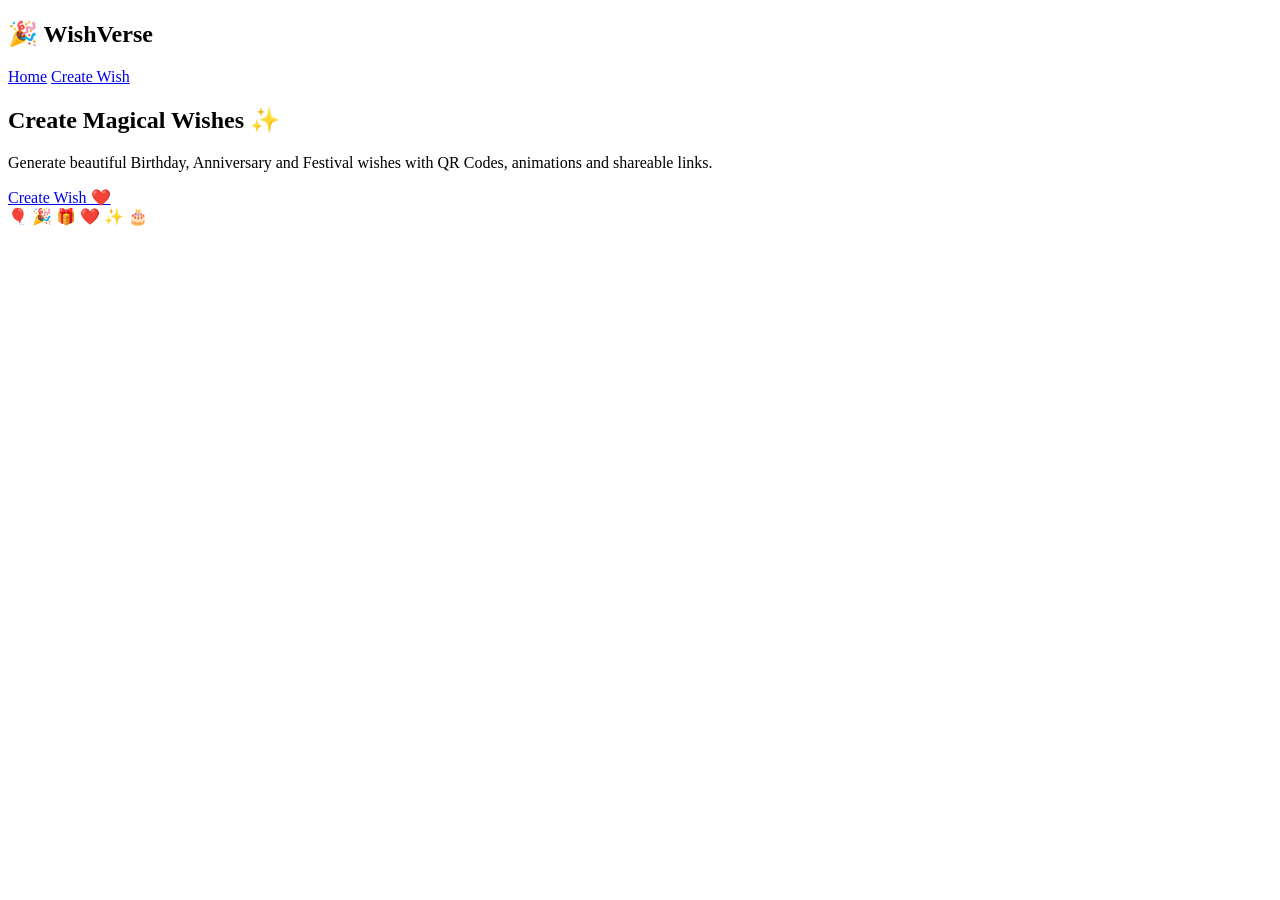
==== index.html @ 33cd79a9 "Rename Index.html to index.html" ====
<!DOCTYPE html>
<html lang="en">
<head>
  <link rel="stylesheet" href="wishstyle.css">

<meta charset="UTF-8">
<meta name="viewport" content="width=device-width, initial-scale=1.0">
<title>WishVerse</title>



<link href="https://fonts.googleapis.com/css2?family=Poppins:wght@300;500;700&display=swap" rel="stylesheet">
</head>

<body>

<div class="bg"></div>

<header>
<h2>🎉 WishVerse</h2>

<nav>
<a href="index.html">Home</a>
<a href="create.html">Create Wish</a>
</nav>
</header>

<section class="hero">

<h1>Create Magical Wishes ✨</h1>

<p>
Generate beautiful Birthday, Anniversary and Festival wishes with QR Codes, animations and shareable links.
</p>

<a href="create.html" class="btn">
Create Wish ❤️
</a>

</section>

<div class="floating">
🎈 🎉 🎁 ❤️ ✨ 🎂
</div>


</body>
</html>
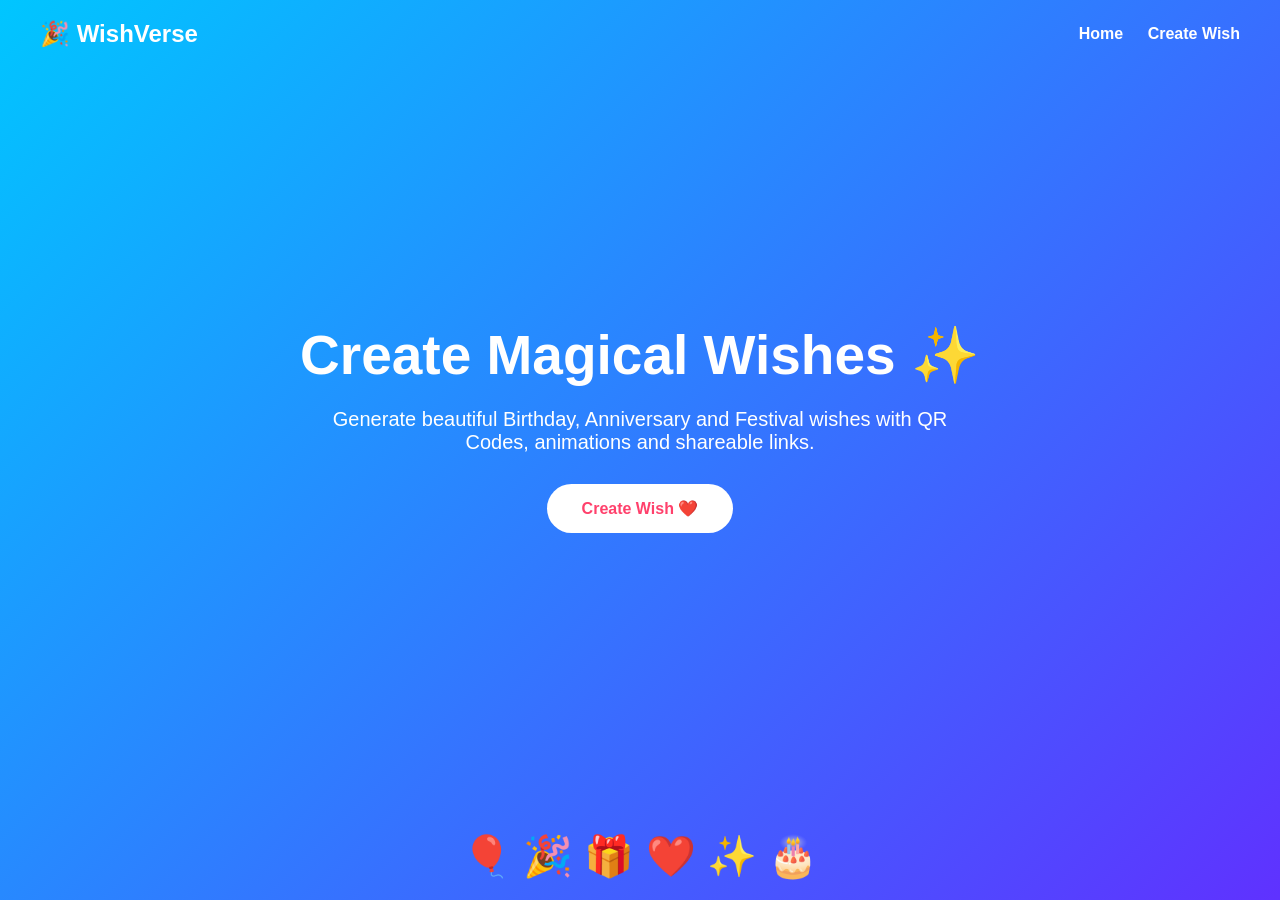
==== commit ee790f2e: "Fix case of stylesheet filename in index.html" ====
--- a/index.html
+++ b/index.html
@@ -1,7 +1,7 @@
 <!DOCTYPE html>
 <html lang="en">
 <head>
-  <link rel="stylesheet" href="wishstyle.css">
+  <link rel="stylesheet" href="Wishstyle.css">
 
 <meta charset="UTF-8">
 <meta name="viewport" content="width=device-width, initial-scale=1.0">
--- a/Wishstyle.css
+++ b/Wishstyle.css
@@ -0,0 +1,85 @@
+*{
+margin:0;
+padding:0;
+box-sizing:border-box;
+font-family:'Poppins',sans-serif;
+}
+
+body{
+height:100vh;
+overflow:hidden;
+background:linear-gradient(-45deg,#ff416c,#ff4b2b,#7f00ff,#00c6ff);
+background-size:400% 400%;
+animation:bg 12s ease infinite;
+color:white;
+}
+
+@keyframes bg{
+0%{background-position:0% 50%;}
+50%{background-position:100% 50%;}
+100%{background-position:0% 50%;}
+}
+
+header{
+display:flex;
+justify-content:space-between;
+align-items:center;
+padding:20px 40px;
+}
+
+nav a{
+color:white;
+text-decoration:none;
+margin-left:20px;
+font-weight:bold;
+}
+
+.hero{
+height:80vh;
+display:flex;
+flex-direction:column;
+justify-content:center;
+align-items:center;
+text-align:center;
+padding:20px;
+}
+
+.hero h1{
+font-size:55px;
+margin-bottom:20px;
+}
+
+.hero p{
+max-width:650px;
+font-size:20px;
+margin-bottom:30px;
+}
+
+.btn{
+background:white;
+color:#ff416c;
+padding:15px 35px;
+border-radius:40px;
+text-decoration:none;
+font-weight:bold;
+transition:.3s;
+}
+
+.btn:hover{
+transform:scale(1.08);
+}
+
+.floating{
+position:absolute;
+bottom:20px;
+width:100%;
+text-align:center;
+font-size:40px;
+animation:float 5s ease-in-out infinite;
+}
+
+@keyframes float{
+0%{transform:translateY(0);}
+50%{transform:translateY(-20px);}
+100%{transform:translateY(0);}
+}
